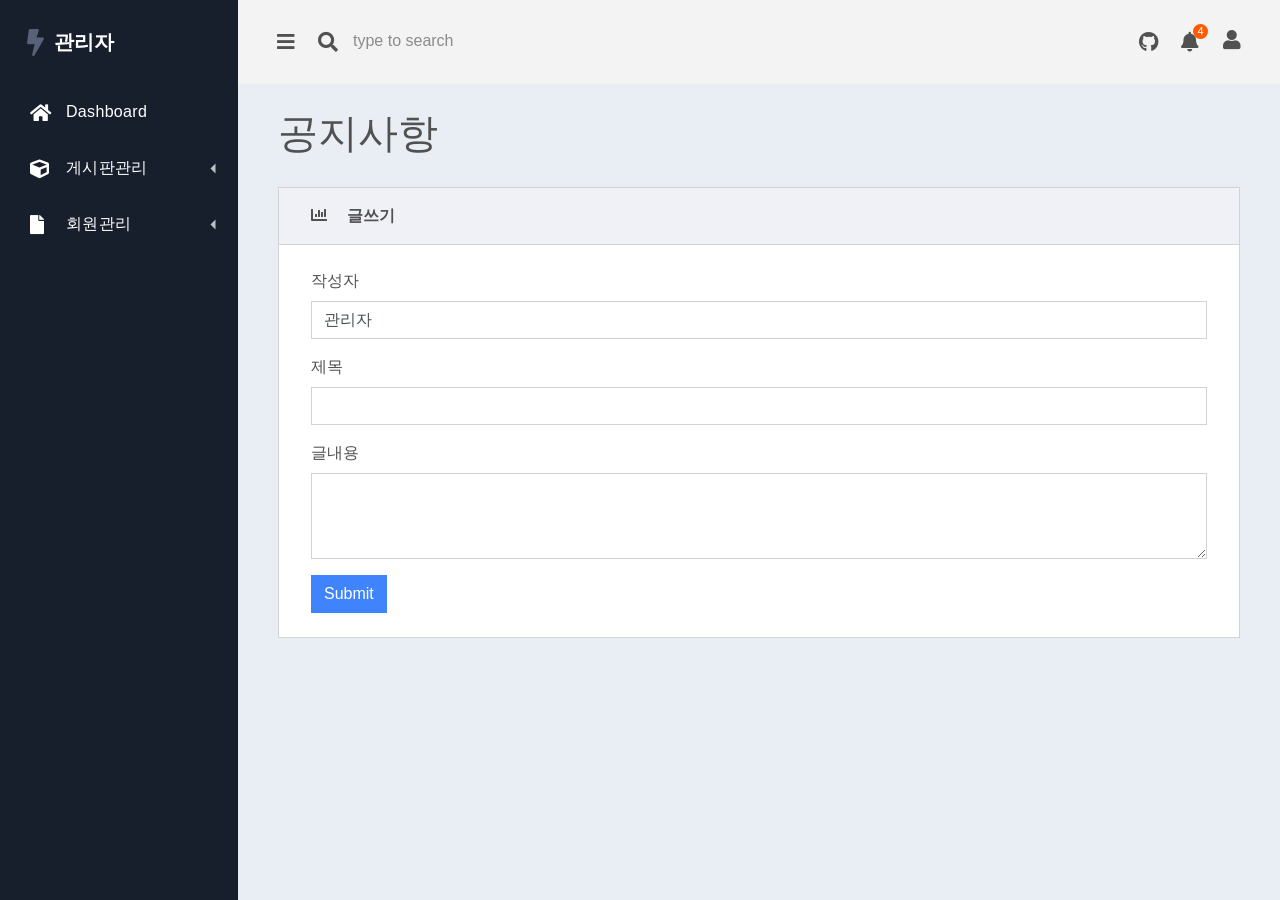
==== src/main/webapp/admin/mng_bbswrite.html @ 1cb4ce27 "ai java modified and new files" ====
<!doctype html>
<html lang="en">

<head>
    <meta charset="utf-8">
    <meta name="viewport" content="width=device-width, initial-scale=1, shrink-to-fit=no">
    <link rel="stylesheet" href="https://use.fontawesome.com/releases/v5.4.1/css/all.css" integrity="sha384-5sAR7xN1Nv6T6+dT2mhtzEpVJvfS3NScPQTrOxhwjIuvcA67KV2R5Jz6kr4abQsz" crossorigin="anonymous">
    <link rel="stylesheet" href="../css/bootstrap.min.css">
    <script src="../js/jquery-3.7.0.min.js"></script>
    <!-- <script src="https://cdn.jsdelivr.net/npm/popper.js@1.16.1/dist/umd/popper.min.js"></script> -->
    <script src="../js/bootstrap.bundle.min.js"></script>
    <link rel="stylesheet" href="../css/admin.css">
    <title>admin Document</title>
</head>

<body>
    <div class="dash">
        <div class="dash-nav dash-nav-dark">
            <header>
                <a href="#!" class="menu-toggle">
                    <i class="fas fa-bars"></i>
                </a>
                <a href="index.html" class="spur-logo"><i class="fas fa-bolt"></i> <span>관리자</span></a>
            </header>
            <nav class="dash-nav-list">
                <a href="index.html" class="dash-nav-item">
                    <i class="fas fa-home"></i> Dashboard </a>
                                    
                <div class="dash-nav-dropdown ">
                    <a href="#!" class="dash-nav-item dash-nav-dropdown-toggle">
                        <i class="fas fa-cube"></i> 게시판관리 </a>
                    <div class="dash-nav-dropdown-menu">                                            
                        <a href="board.html" class="dash-nav-dropdown-item">공지사항</a>
                    </div>
                </div>
                <div class="dash-nav-dropdown">
                    <a href="#!" class="dash-nav-item dash-nav-dropdown-toggle">
                        <i class="fas fa-file"></i> 회원관리 </a>
                    <div class="dash-nav-dropdown-menu">
                        <a href="blank.html" class="dash-nav-dropdown-item">회원목록</a>                        
                    </div>
                </div>
               
            </nav>
        </div>
        <div class="dash-app">
            <header class="dash-toolbar">
                <a href="#!" class="menu-toggle">
                    <i class="fas fa-bars"></i>
                </a>
                <a href="#!" class="searchbox-toggle">
                    <i class="fas fa-search"></i>
                </a>
                <form class="searchbox" action="#!">
                    <a href="#!" class="searchbox-toggle"> <i class="fas fa-arrow-left"></i> </a>
                    <button type="submit" class="searchbox-submit"> <i class="fas fa-search"></i> </button>
                    <input type="text" class="searchbox-input" placeholder="type to search">
                </form>
                <div class="tools">
                    <a href="#" target="_blank" class="tools-item">
                        <i class="fab fa-github"></i>
                    </a>
                    <a href="#!" class="tools-item">
                        <i class="fas fa-bell"></i>
                        <i class="tools-item-count">4</i>
                    </a>
                    <div class="dropdown tools-item">
                        <a href="#" class="" id="dropdownMenu1" data-toggle="dropdown" aria-haspopup="true" aria-expanded="false">
                            <i class="fas fa-user"></i>
                        </a>
                        <div class="dropdown-menu dropdown-menu-right" aria-labelledby="dropdownMenu1">
                            <a class="dropdown-item" href="#">관리자정보</a>
                            <a class="dropdown-item" href="mng_login.html">로그아웃</a>
                        </div>
                    </div>
                </div>
            </header>
            <main class="dash-content">
                <div class="container-fluid">
                    <h1 class="dash-title">공지사항</h1>
                    <div class="row">
                        <div class="col-xl-12">
                            <div class="card spur-card">
                                <div class="card-header">
                                    <div class="spur-card-icon">
                                        <i class="fas fa-chart-bar"></i>
                                    </div>
                                    <div class="spur-card-title"> 글쓰기 </div>
                                </div>
                                <div class="card-body ">
                                    <form action="mng_bbswrtpro.jsp">
                                        <div class="form-group">
                                            <label for="exampleFormControlInput1">작성자</label>
                                            <input type="text" class="form-control" id="exampleFormControlInput1" name="writer" value="관리자">
                                        </div>
                                        <div class="form-group">
                                            <label for="exampleFormControlInput1">제목</label>
                                            <input type="text" class="form-control" id="exampleFormControlInput1" name="subject">
                                        </div>
                                        
                                        <div class="form-group">
                                            <label for="exampleFormControlTextarea1">글내용</label>
                                            <textarea class="form-control" id="exampleFormControlTextarea1" rows="3" name="content"></textarea>
                                        </div>
                                        <button type="submit" class="btn btn-primary">Submit</button>
                                    </form>
                                </div>
                            </div>
                        </div> <!--  put your rows / columns here -->
                    </div>
                </div>
            </main>
        </div>
    </div>
    <script src="../js/admin.js"></script>
</body>

</html>
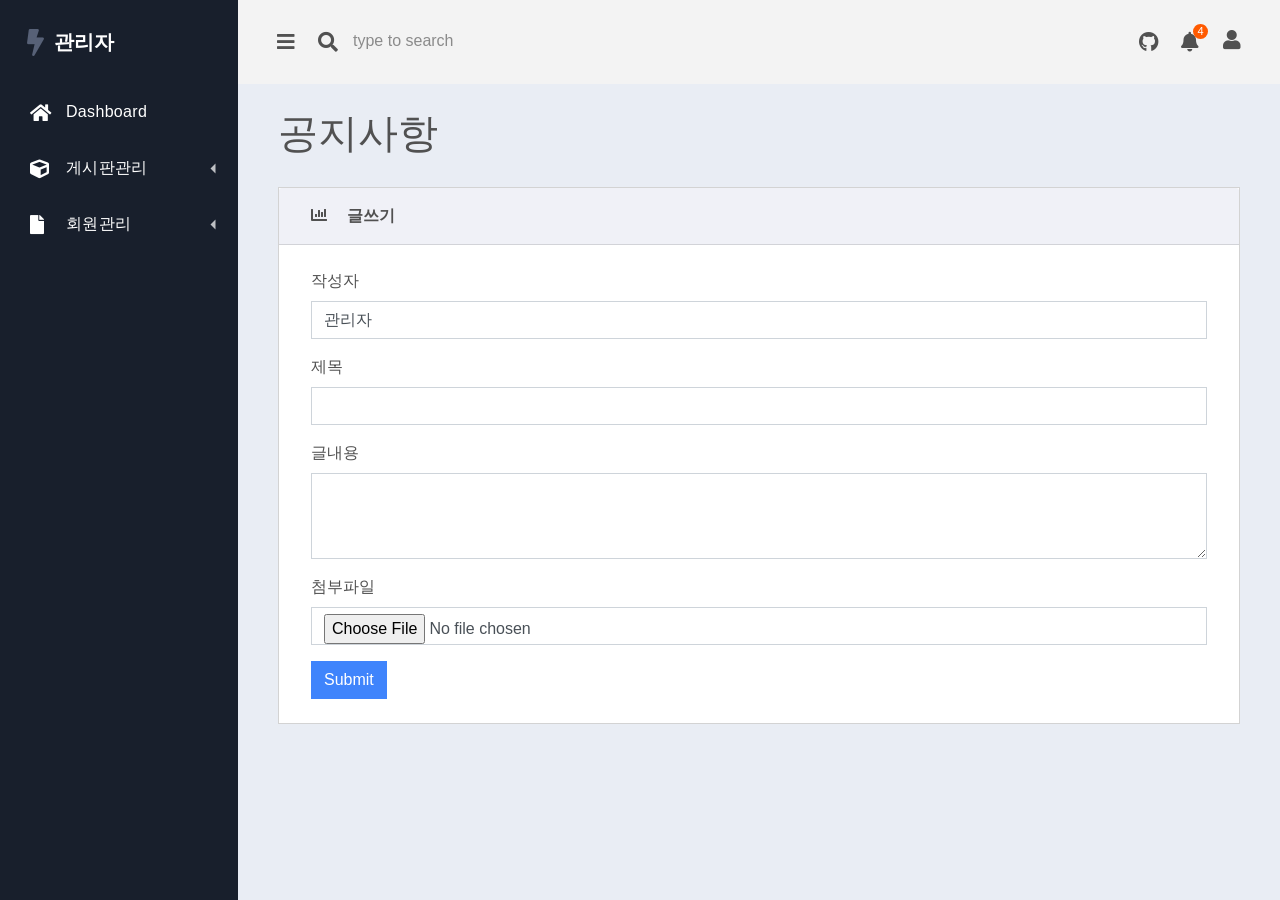
==== commit 9253de1e: "ai java modified and new files" ====
--- a/src/main/webapp/admin/mng_bbswrite.html
+++ b/src/main/webapp/admin/mng_bbswrite.html
@@ -88,7 +88,7 @@
                                     <div class="spur-card-title"> 글쓰기 </div>
                                 </div>
                                 <div class="card-body ">
-                                    <form action="mng_bbswrtpro.jsp">
+                                    <form action="mng_bbswrtpro.jsp" method="POST" enctype="multipart/form-data">
                                         <div class="form-group">
                                             <label for="exampleFormControlInput1">작성자</label>
                                             <input type="text" class="form-control" id="exampleFormControlInput1" name="writer" value="관리자">
@@ -102,6 +102,12 @@
                                             <label for="exampleFormControlTextarea1">글내용</label>
                                             <textarea class="form-control" id="exampleFormControlTextarea1" rows="3" name="content"></textarea>
                                         </div>
+                                        
+                                        <div class="form-group">
+                                            <label for="exampleFormControlTextarea1">첨부파일</label>
+                                            <input type="file" class="form-control" id="exampleFormControlInput1" name="filename">
+                                        </div>
+                                        
                                         <button type="submit" class="btn btn-primary">Submit</button>
                                     </form>
                                 </div>
